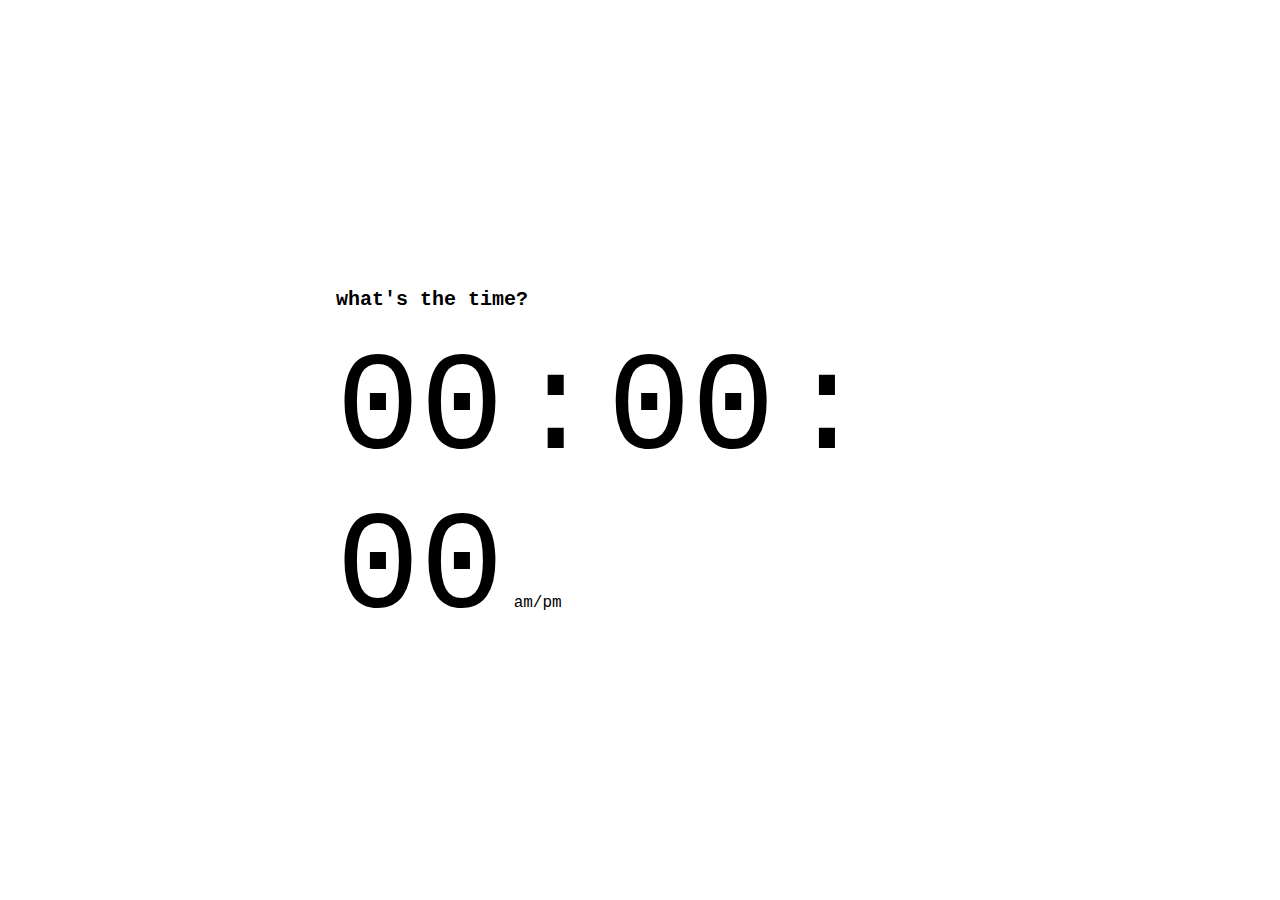
==== cool online clock/index.html @ e1329754 "planned out the html & css part of the online cool looking goddamn clock" ====
<!DOCTYPE html>
<html lang="en">
<head>
    <meta charset="UTF-8">
    <meta name="viewport" content="width=device-width, initial-scale=1.0">
    <title>Cool Clock</title>
    <link rel="stylesheet" href="style.css">
</head>
<body>
    <div class="title-container">
        <h3 class="title">what's the time?</h3>
    </div>
    <div class="clock-container">
        <span id="hour">00</span>
        <span class="colon">:</span>
        <span id="minute">00</span>
        <span class="colon">:</span>
        <span id="second">00</span>
        <span class="ampm">am/pm</span>
    </div>

    <script src="index.js"></script>
</body>
</html>
---- cool online clock/style.css ----
body{
    position: absolute;
    top: 50%;
    left: 50%;
    transform: translateX(-50%) translateY(-50%);
    font-family: 'Courier New', Courier, monospace;
}

h3{
   font-size: 20px; 
}

span{
    font-size: 140px;
}

.ampm{
    font-size: 16px;
}
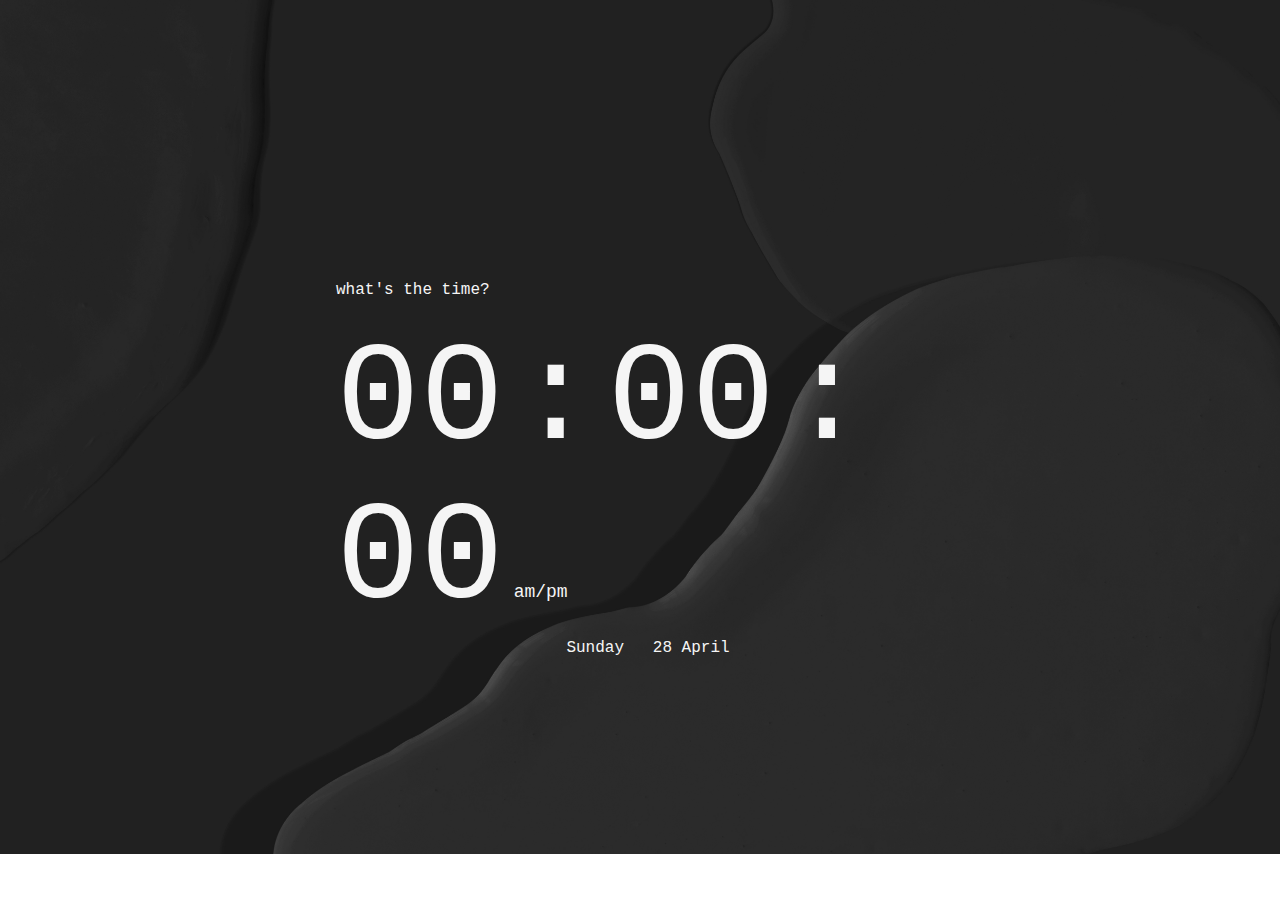
==== commit e8e13069: "completed the html and css part of the online clock" ====
--- a/cool online clock/index.html
+++ b/cool online clock/index.html
@@ -8,7 +8,7 @@
 </head>
 <body>
     <div class="title-container">
-        <h3 class="title">what's the time?</h3>
+        <h4 class="title">what's the time?</h4>
     </div>
     <div class="clock-container">
         <span id="hour">00</span>
@@ -18,7 +18,11 @@
         <span id="second">00</span>
         <span class="ampm">am/pm</span>
     </div>
-
+    <div class="day-date-container">
+        <span class="day">Sunday </span>
+        &nbsp;
+        <span class="date">28 April</span>
+    </div>
     <script src="index.js"></script>
 </body>
 </html>--- a/cool online clock/style.css
+++ b/cool online clock/style.css
@@ -4,16 +4,34 @@
     left: 50%;
     transform: translateX(-50%) translateY(-50%);
     font-family: 'Courier New', Courier, monospace;
+    background-image: url("cool-bg-1.jpg");
+    background-repeat: no-repeat;
+    background-size: cover;
 }
 
-h3{
-   font-size: 20px; 
+/* title */
+.title{
+   color: whitesmoke;
+   font-weight: 400;
+   /* font-style: italic;  */
 }
 
-span{
+/* clock */
+.clock-container span{
     font-size: 140px;
+    color: whitesmoke;
 }
 
-.ampm{
-    font-size: 16px;
+.clock-container .ampm{
+    font-size: 18px;
+    color: whitesmoke;
+}
+
+/* day date */
+.day-date-container{
+    text-align: center;
+}
+
+.day-date-container .day, .day-date-container .date{
+    color: whitesmoke;
 }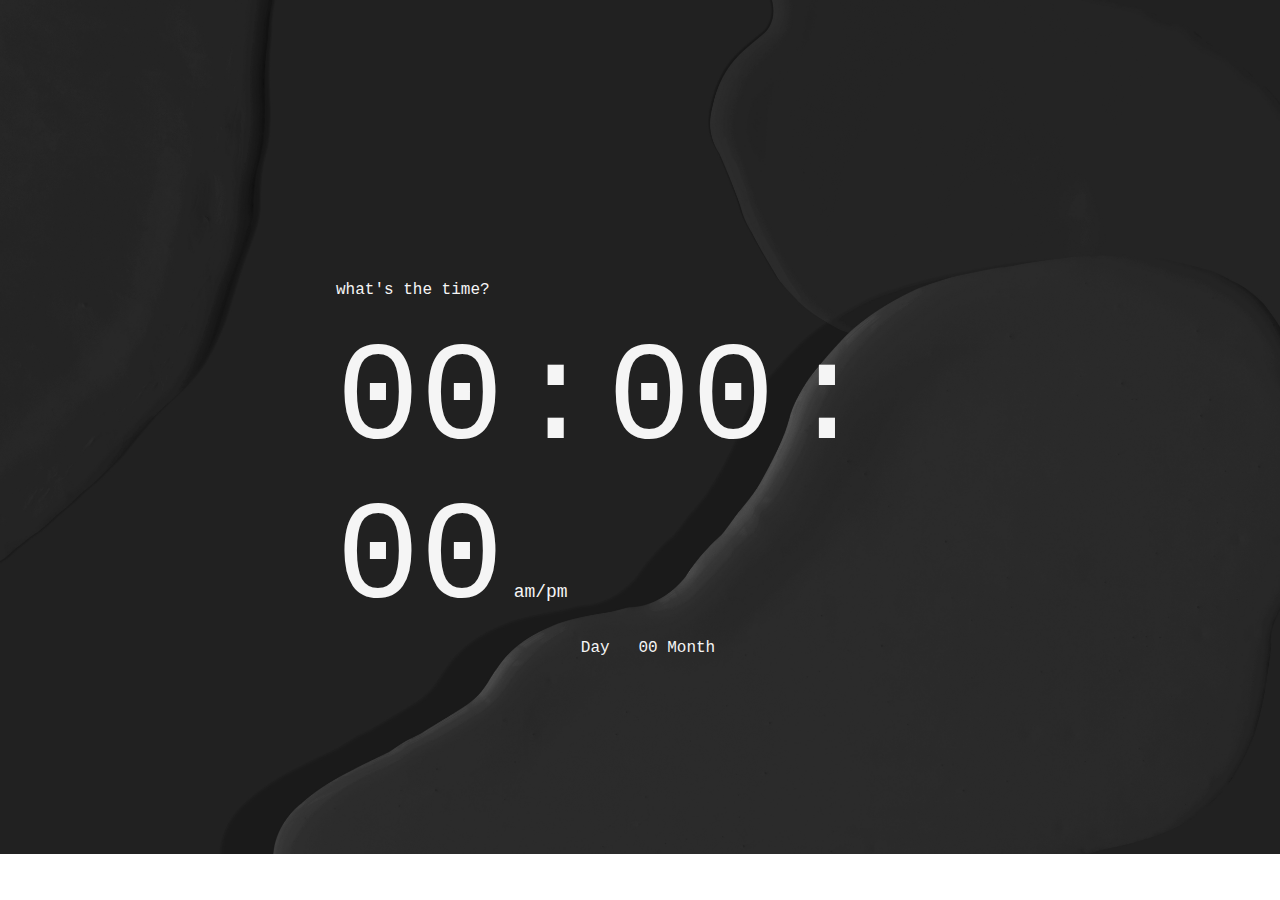
==== commit fd4f599b: "completed changing the time using date object" ====
--- a/cool online clock/index.html
+++ b/cool online clock/index.html
@@ -19,9 +19,9 @@
         <span class="ampm">am/pm</span>
     </div>
     <div class="day-date-container">
-        <span class="day">Sunday </span>
+        <span class="day">Day </span>
         &nbsp;
-        <span class="date">28 April</span>
+        <span class="date">00 Month</span>
     </div>
     <script src="index.js"></script>
 </body>
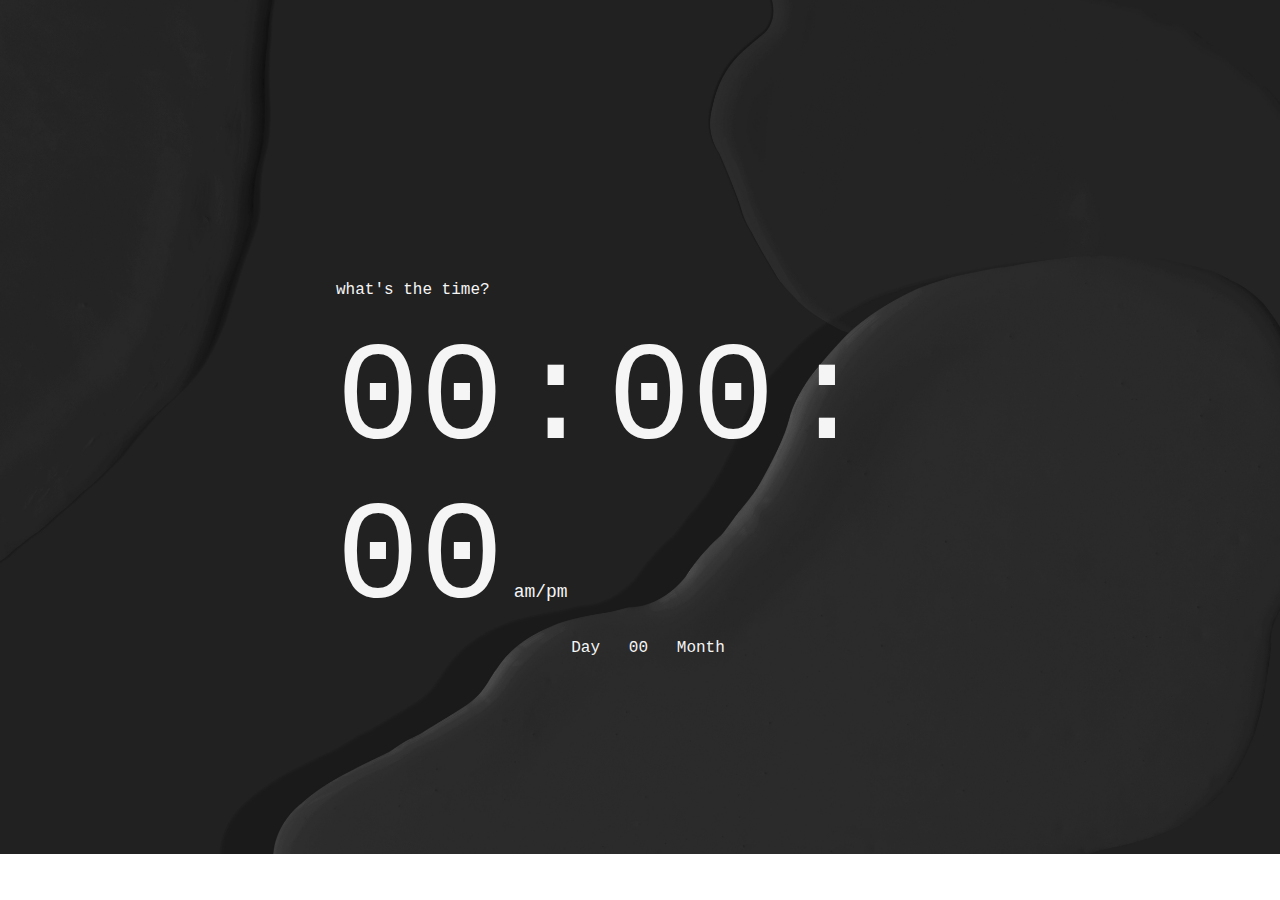
==== commit 1ce18a80: "completed day" ====
--- a/cool online clock/index.html
+++ b/cool online clock/index.html
@@ -19,9 +19,11 @@
         <span class="ampm">am/pm</span>
     </div>
     <div class="day-date-container">
-        <span class="day">Day </span>
+        <span id="day">Day</span>
         &nbsp;
-        <span class="date">00 Month</span>
+        <span id="date">00</span>
+        &nbsp;
+        <span id="month">Month</span>
     </div>
     <script src="index.js"></script>
 </body>
--- a/cool online clock/style.css
+++ b/cool online clock/style.css
@@ -32,6 +32,6 @@
     text-align: center;
 }
 
-.day-date-container .day, .day-date-container .date{
+.day-date-container #day, .day-date-container #date, .day-date-container #month{
     color: whitesmoke;
 }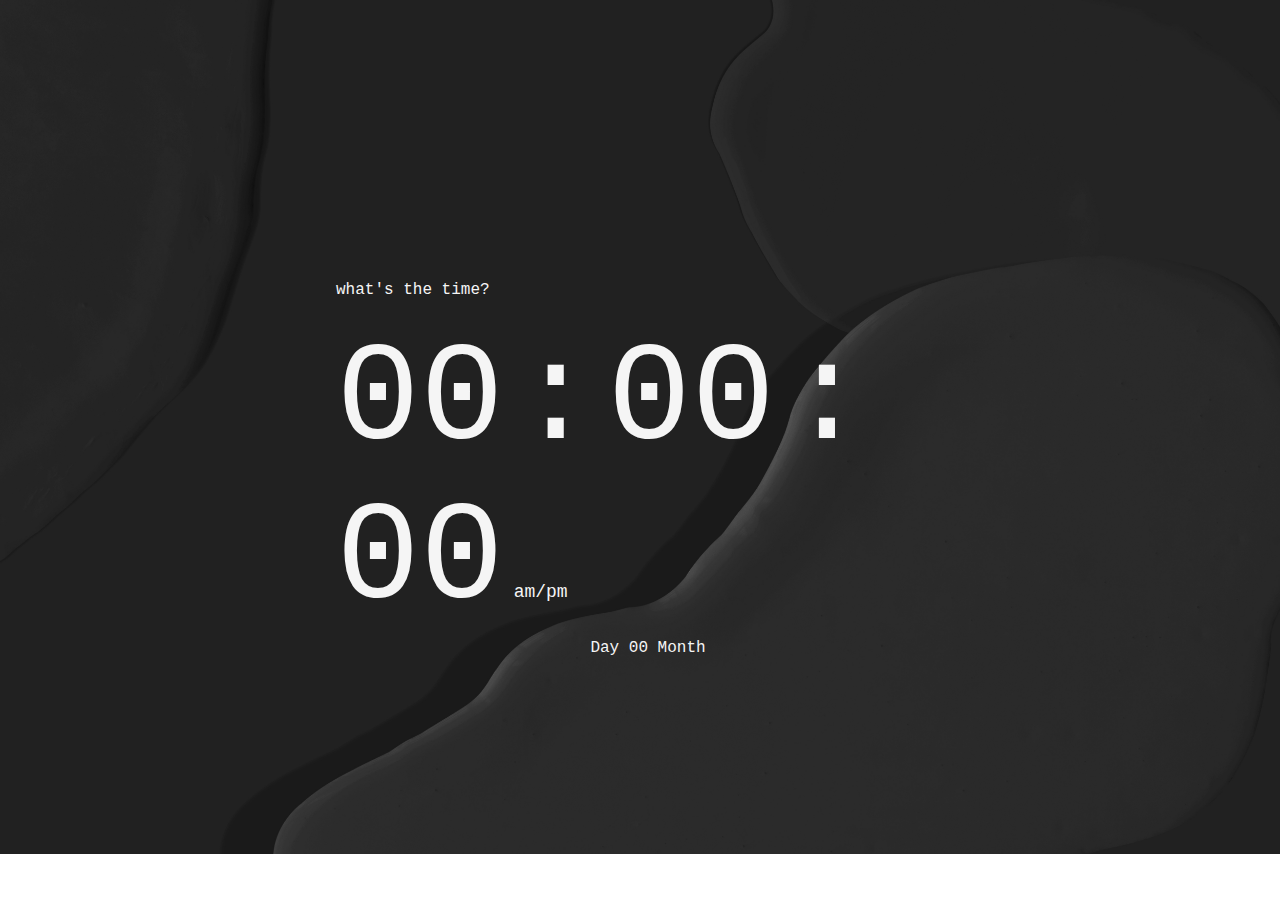
==== commit 67f6f98d: "completed date and month" ====
--- a/cool online clock/index.html
+++ b/cool online clock/index.html
@@ -20,9 +20,7 @@
     </div>
     <div class="day-date-container">
         <span id="day">Day</span>
-        &nbsp;
         <span id="date">00</span>
-        &nbsp;
         <span id="month">Month</span>
     </div>
     <script src="index.js"></script>
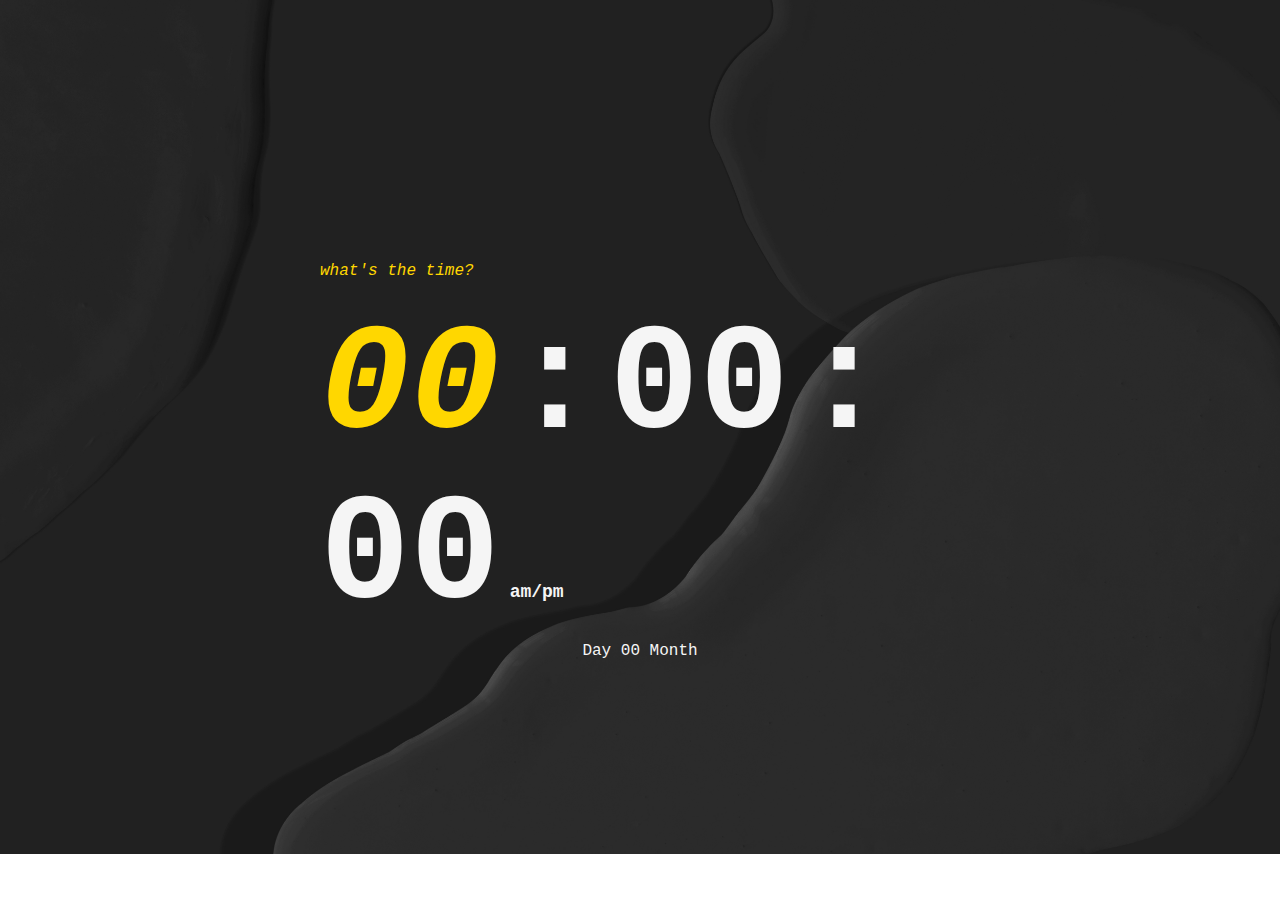
==== commit 6a1d3a16: "final changes to the css file" ====
--- a/cool online clock/index.html
+++ b/cool online clock/index.html
@@ -16,7 +16,7 @@
         <span id="minute">00</span>
         <span class="colon">:</span>
         <span id="second">00</span>
-        <span class="ampm">am/pm</span>
+        <span id="ampm">am/pm</span>
     </div>
     <div class="day-date-container">
         <span id="day">Day</span>
--- a/cool online clock/style.css
+++ b/cool online clock/style.css
@@ -1,4 +1,6 @@
 body{
+    margin: 0;
+    padding: 0;
     position: absolute;
     top: 50%;
     left: 50%;
@@ -11,18 +13,23 @@
 
 /* title */
 .title{
-   color: whitesmoke;
-   font-weight: 400;
-   /* font-style: italic;  */
+    color:gold;
+    /* color: whitesmoke; */
+    font-weight: 300;
+   font-style: italic; 
 }
 
 /* clock */
 .clock-container span{
-    font-size: 140px;
+    font-weight: bold;
+    font-size: 150px;
     color: whitesmoke;
 }
-
-.clock-container .ampm{
+.clock-container #hour{
+    color: gold;
+    font-style: italic;
+}
+.clock-container #ampm{
     font-size: 18px;
     color: whitesmoke;
 }
@@ -31,7 +38,6 @@
 .day-date-container{
     text-align: center;
 }
-
 .day-date-container #day, .day-date-container #date, .day-date-container #month{
     color: whitesmoke;
 }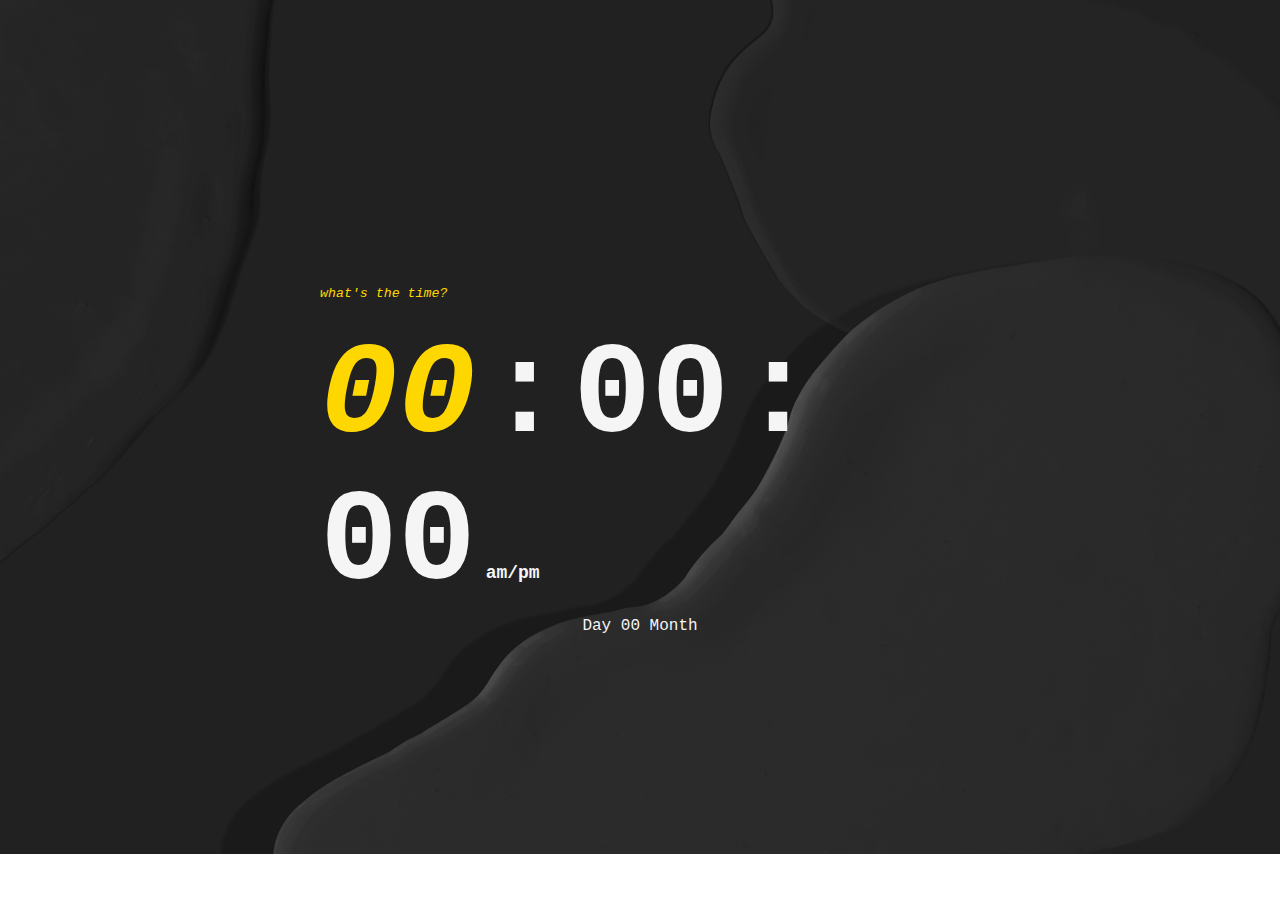
==== commit 754e5f01: "reduced font size of timer and title" ====
--- a/cool online clock/index.html
+++ b/cool online clock/index.html
@@ -8,7 +8,7 @@
 </head>
 <body>
     <div class="title-container">
-        <h4 class="title">what's the time?</h4>
+        <h5 class="title">what's the time?</h5>
     </div>
     <div class="clock-container">
         <span id="hour">00</span>
--- a/cool online clock/style.css
+++ b/cool online clock/style.css
@@ -22,7 +22,7 @@
 /* clock */
 .clock-container span{
     font-weight: bold;
-    font-size: 150px;
+    font-size: 130px;
     color: whitesmoke;
 }
 .clock-container #hour{
